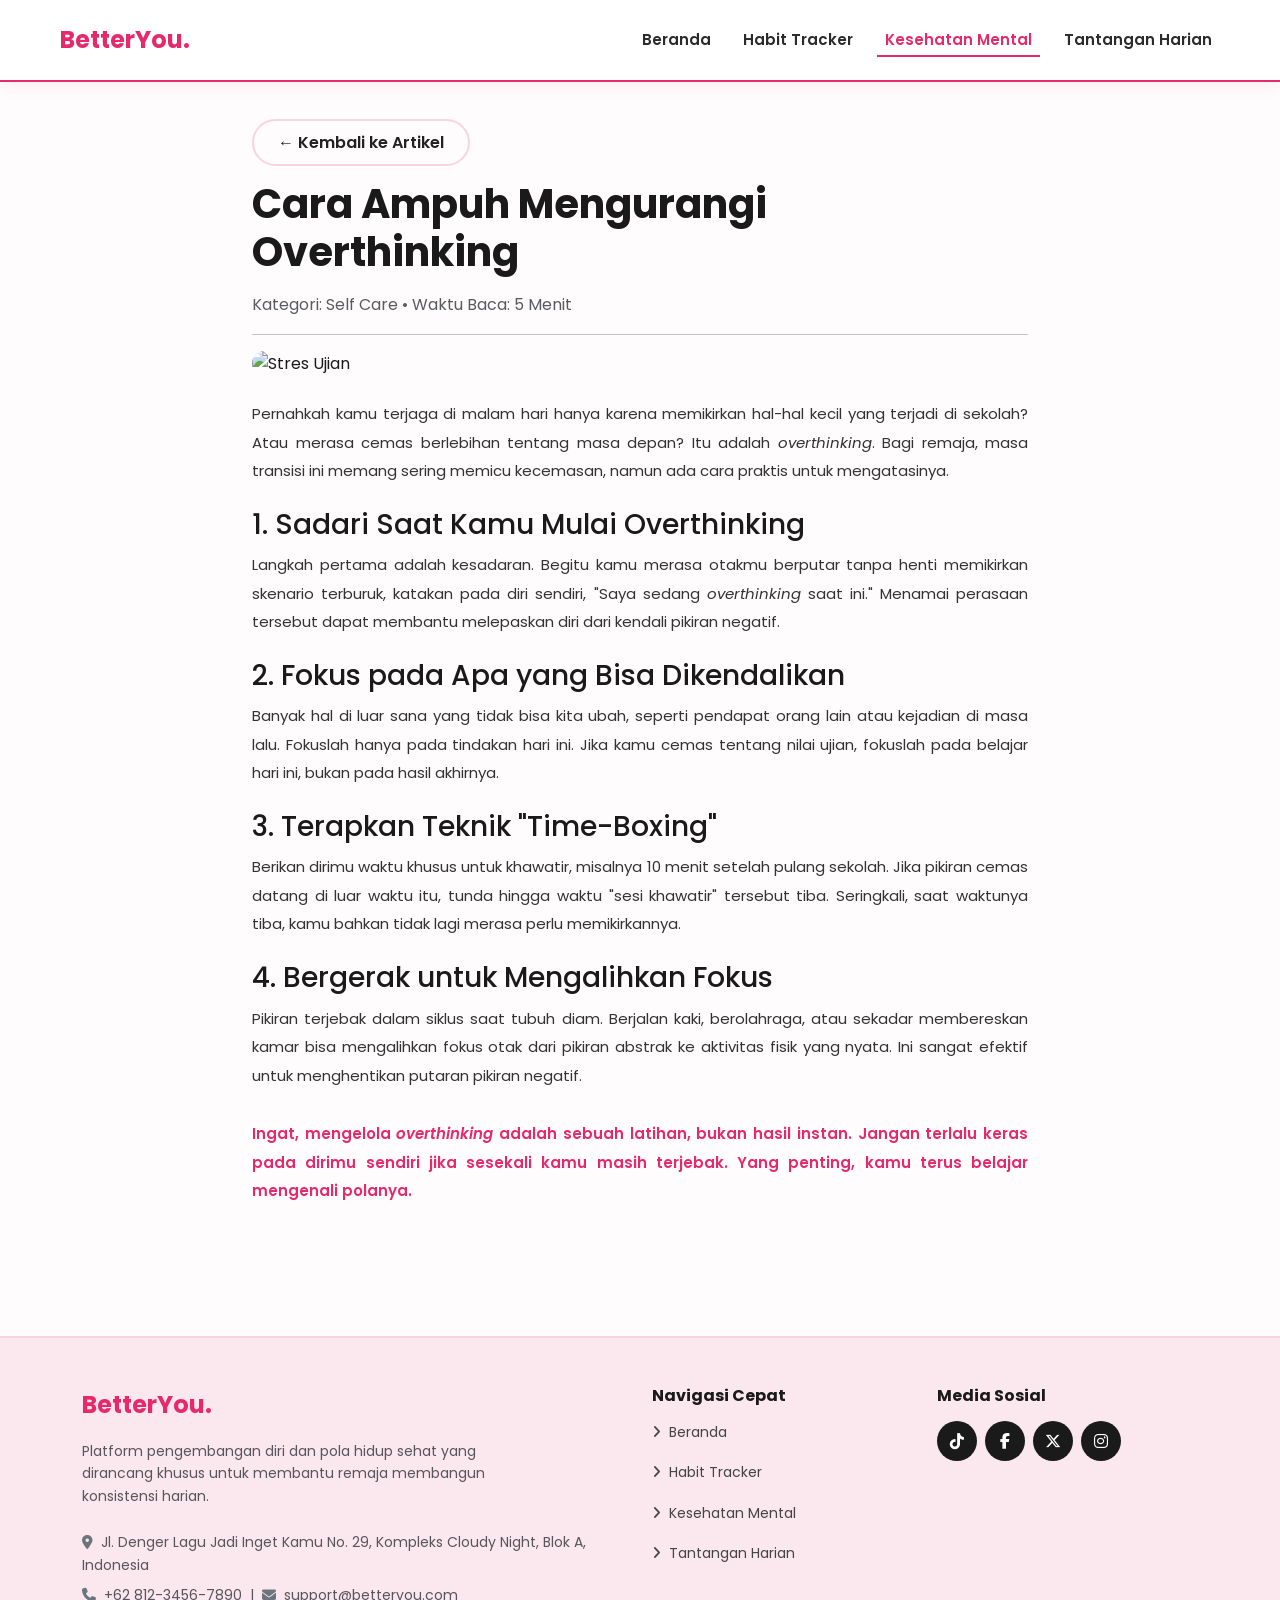
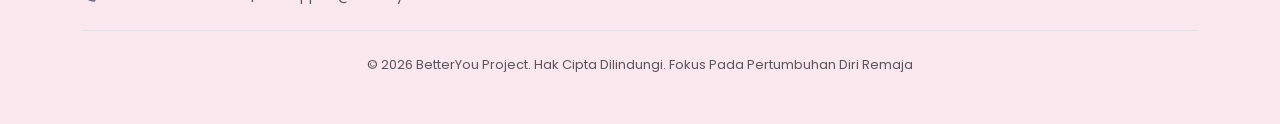
==== artikel-overthinking.html @ 86682813 "Add files via upload" ====
<!DOCTYPE html>
<html lang="id">
<head>
  <meta charset="UTF-8">
  <meta name="viewport" content="width=device-width, initial-scale=1.0">
  <title>Mengelola Stres Saat Pekan Ujian - BetterYou</title>
  <link href="https://cdn.jsdelivr.net/npm/bootstrap@5.3.3/dist/css/bootstrap.min.css" rel="stylesheet">
  <link href="https://fonts.googleapis.com/css2?family=Poppins:wght@400;500;600;700;800&display=swap" rel="stylesheet">
  <link rel="stylesheet" href="https://cdnjs.cloudflare.com/ajax/libs/font-awesome/6.5.1/css/all.min.css">
  <link rel="stylesheet" href="style.css">
</head>
<body>

  <nav class="navbar navbar-expand-lg main-header sticky-top bg-white py-3 px-md-5">
    <div class="container-fluid">
      <span class="brand-name navbar-brand fw-bold fs-4">BetterYou.</span>
      <div class="collapse navbar-collapse justify-content-end">
        <ul class="navbar-nav gap-3">
          <li class="nav-item"><a href="index.html" class="nav-link fw-semibold">Beranda</a></li>
          <li class="nav-item"><a href="tracker.html" class="nav-link fw-semibold">Habit Tracker</a></li>
          <li class="nav-item"><a href="artikel.html" class="nav-link current fw-semibold">Kesehatan Mental</a></li>
          <li class="nav-item"><a href="tantangan.html" class="nav-link fw-semibold">Tantangan Harian</a></li>
        </ul>
      </div>
    </div>
  </nav>

  <main class="container py-5" style="max-width: 800px;">
    <div class="back-btn-container" style="margin-bottom: 20px;">
     <a href="artikel.html" class="btn-back">
      <span>&larr;</span> Kembali ke Artikel
     </a>
    </div>
    
    <article class="mt-4">
      <h1 class="fw-bold mb-3">Cara Ampuh Mengurangi Overthinking</h1>
      <p class="text-muted">Kategori: Self Care • Waktu Baca: 5 Menit</p>
      <hr>
      <img src="img/Cara Ampuh Mengurangi Overthinking.jpg" class="img-fluid rounded-4 mb-4" alt="Stres Ujian">
      
      <p class="detail-paragraph">
        Pernahkah kamu terjaga di malam hari hanya karena memikirkan hal-hal kecil yang terjadi di sekolah? Atau merasa cemas berlebihan tentang masa depan? Itu adalah <i>overthinking</i>. Bagi remaja, masa transisi ini memang sering memicu kecemasan, namun ada cara praktis untuk mengatasinya.
      </p>

      <h3 style="margin: 20px 0 10px;">1. Sadari Saat Kamu Mulai Overthinking</h3>
      <p class="detail-paragraph">
        Langkah pertama adalah kesadaran. Begitu kamu merasa otakmu berputar tanpa henti memikirkan skenario terburuk, katakan pada diri sendiri, "Saya sedang <i>overthinking</i> saat ini." Menamai perasaan tersebut dapat membantu melepaskan diri dari kendali pikiran negatif.
      </p>

      <h3 style="margin: 20px 0 10px;">2. Fokus pada Apa yang Bisa Dikendalikan</h3>
      <p class="detail-paragraph">
        Banyak hal di luar sana yang tidak bisa kita ubah, seperti pendapat orang lain atau kejadian di masa lalu. Fokuslah hanya pada tindakan hari ini. Jika kamu cemas tentang nilai ujian, fokuslah pada belajar hari ini, bukan pada hasil akhirnya.
      </p>

      <h3 style="margin: 20px 0 10px;">3. Terapkan Teknik "Time-Boxing"</h3>
      <p class="detail-paragraph">
        Berikan dirimu waktu khusus untuk khawatir, misalnya 10 menit setelah pulang sekolah. Jika pikiran cemas datang di luar waktu itu, tunda hingga waktu "sesi khawatir" tersebut tiba. Seringkali, saat waktunya tiba, kamu bahkan tidak lagi merasa perlu memikirkannya.
      </p>

      <h3 style="margin: 20px 0 10px;">4. Bergerak untuk Mengalihkan Fokus</h3>
      <p class="detail-paragraph">
        Pikiran terjebak dalam siklus saat tubuh diam. Berjalan kaki, berolahraga, atau sekadar membereskan kamar bisa mengalihkan fokus otak dari pikiran abstrak ke aktivitas fisik yang nyata. Ini sangat efektif untuk menghentikan putaran pikiran negatif.
      </p>

      <p class="detail-paragraph" style="margin-top: 30px; font-weight: 600; color: #e6296b;">
        Ingat, mengelola <i>overthinking</i> adalah sebuah latihan, bukan hasil instan. Jangan terlalu keras pada dirimu sendiri jika sesekali kamu masih terjebak. Yang penting, kamu terus belajar mengenali polanya.
      </p>
    </article>
  </main>


    <footer class="main-footer py-5 px-md-5">
    <div class="container">
      <div class="row g-4">
        <div class="col-lg-6">
          <div class="footer-logo fw-bold fs-4 mb-3">BetterYou.</div>
          <p class="footer-about text-muted mb-4" style="max-width: 450px;">
            Platform pengembangan diri dan pola hidup sehat yang dirancang khusus untuk membantu remaja membangun konsistensi harian.
          </p>
          <p class="footer-address text-muted small mb-2">
            <i class="fa-solid fa-location-dot me-2 text-secondary"></i>Jl. Denger Lagu Jadi Inget Kamu No. 29, Kompleks Cloudy Night, Blok A, Indonesia
          </p>
          <p class="footer-contact text-muted small mb-0">
            <i class="fa-solid fa-phone me-2 text-secondary"></i>+62 812-3456-7890 &nbsp;|&nbsp; 
            <i class="fa-solid fa-envelope me-2 text-secondary"></i>support@betteryou.com
          </p>
        </div>
        <div class="col-md-3">
          <h4 class="footer-heading fw-bold mb-3 fs-6">Navigasi Cepat</h4>
          <ul class="list-unstyled d-flex flex-column gap-2 footer-contact-list">
            <li><a href="index.html" class="text-decoration-none"><i class="fa-solid fa-angle-right me-2"></i>Beranda</a></li>
            <li><a href="tracker.html" class="text-decoration-none"><i class="fa-solid fa-angle-right me-2"></i>Habit Tracker</a></li>
            <li><a href="artikel.html" class="text-decoration-none"><i class="fa-solid fa-angle-right me-2"></i>Kesehatan Mental</a></li>
            <li><a href="tantangan.html" class="text-decoration-none"><i class="fa-solid fa-angle-right me-2"></i>Tantangan Harian</a></li>
          </ul>
        </div>
        <div class="col-md-3">
          <h4 class="footer-heading fw-bold mb-3 fs-6">Media Sosial</h4>
          <div class="d-flex gap-2 footer-social-links-icons list-unstyled">
            <li><a href="https://tiktok.com/username" class="social-icon-btn"><i class="fa-brands fa-tiktok"></i></a></li>
            <li><a href="https://facebook.com/username" class="social-icon-btn"><i class="fa-brands fa-facebook-f"></i></a></li>
            <li><a href="https://twitter.com/username" class="social-icon-btn"><i class="fa-brands fa-x-twitter"></i></a></li>
            <li><a href="https://instagram.com/username" class="social-icon-btn"><i class="fa-brands fa-instagram"></i></a></li>
          </div>
        </div>
      </div>
      <div class="text-center pt-4 mt-4 border-top text-muted small footer-bottom">
        &copy; 2026 BetterYou Project. Hak Cipta Dilindungi. Fokus Pada Pertumbuhan Diri Remaja
      </div>
    </div>
  </footer>

  <script src="https://cdn.jsdelivr.net/npm/bootstrap@5.3.3/dist/js/bootstrap.bundle.min.js"></script>
</body>
</html>
---- style.css ----
/* ===================================================================
   01. GLOBAL STYLES & RESET
   =================================================================== */
* {
  margin: 0;
  padding: 0;
  box-sizing: border-box;
}

body {
  font-family: 'Poppins', sans-serif;
  background-color: #fffcfd;
  color: #1a1a1a;
  line-height: 1.6;
}

a {
  text-decoration: none;
  color: inherit;
}

img {
  width: 100%;
  height: auto;
  display: block;
  border-radius: 12px;
}

/* ===================================================================
   02. HEADER, NAVIGASI & BANNER HERO
   =================================================================== */
.main-header {
  display: flex;
  justify-content: space-between;
  align-items: center;
  padding: 20px 8%;
  background: #ffffff;
  position: sticky;
  top: 0;
  z-index: 1000;
  border-bottom: 2px solid #e6296b;
  box-shadow: 0 4px 15px rgba(230, 41, 107, 0.08);
}

.brand-name {
  font-size: 24px;
  font-weight: 800;
  color: #e6296b;
}

.navigation-menu ul {
  display: flex;
  gap: 30px;
}

.nav-link {
  font-size: 15px;
  font-weight: 600;
  color: #2b2b2b;
  transition: 0.3s;
  position: relative;
  padding: 5px 0;
}

.nav-link:hover, 
.nav-link.current {
  color: #e6296b;
}

.nav-link::after {
  content: '';
  position: absolute;
  width: 0;
  height: 2.5px;
  bottom: 0;
  left: 0;
  background-color: #e6296b;
  transition: 0.3s;
}

.nav-link:hover::after, 
.nav-link.current::after {
  width: 100%;
}

.introduction-banner, 
.tracker-banner, 
.mental-banner {
  padding: 60px 8%;
  background: linear-gradient(135deg, #fbe7ee 0%, #fffbfd 100%);
  display: flex;
  align-items: center;
  gap: 50px;
  min-height: 400px;
  border-bottom: 1px solid #fad3e1;
}

.tracker-banner, 
.mental-banner {
  justify-content: center;
  text-align: center;
  padding: 80px 15%;
}

.tagline, 
.tracker-tagline, 
.mental-tagline {
  font-size: 13px;
  font-weight: 700;
  color: #d81b60;
  text-transform: uppercase;
  letter-spacing: 2px;
  margin-bottom: 15px;
}

.main-title, 
.tracker-title, 
.mental-title {
  font-size: 40px;
  font-weight: 800;
  color: #111111;
  margin-bottom: 20px;
}

.sub-title, 
.tracker-subtitle, 
.mental-subtitle {
  font-size: 16px;
  color: #4a4a4a;
  margin-bottom: 30px;
}

.cta-button, 
.action-trigger {
  display: inline-block;
  background: #e6296b;
  color: #ffffff;
  padding: 14px 30px;
  border-radius: 50px;
  font-weight: 600;
  border: 2px solid #e6296b;
  cursor: pointer;
  transition: 0.3s;
  box-shadow: 0 4px 15px rgba(230, 41, 107, 0.3);
}

.cta-button:hover {
  background: #111111;
  border-color: #111111;
  transform: translateY(-3px);
}

/* ===================================================================
   03. HALAMAN BERANDA & PREVIEW
   =================================================================== */
.main-exploration-title {
  text-align: center;
  padding: 60px 8% 20px;
}

.section-badge, 
.row-number {
  color: #e6296b;
  font-weight: 700;
  font-size: 14px;
  text-transform: uppercase;
}

.block-title {
  font-size: 32px;
  font-weight: 700;
  margin: 10px 0;
}

.block-desc {
  color: #555555;
  max-width: 600px;
  margin: 0 auto;
}

.feature-row {
  display: flex;
  align-items: center;
  padding: 40px 8%;
  gap: 60px;
}

.feature-row.row-reverse {
  flex-direction: row-reverse;
}

.feature-text-col, 
.feature-img-col {
  flex: 1;
}

.row-title {
  font-size: 26px;
  font-weight: 700;
  margin: 10px 0 15px;
}

.row-desc, 
.preview-body {
  color: #444444;
  margin-bottom: 20px;
}

.preview-zone {
  padding: 40px 8%;
}

.preview-box {
  background: #ffffff;
  padding: 40px;
  border-radius: 20px;
  display: flex;
  justify-content: space-between;
  align-items: center;
  border: 1.5px solid #fad3e1;
  box-shadow: 0 4px 20px rgba(230, 41, 107, 0.06);
}

.preview-heading {
  font-size: 22px;
  font-weight: 700;
  margin-bottom: 10px;
}

.action-trigger:hover, 
.action-trigger.accepted {
  background: transparent;
  color: #e6296b;
  box-shadow: none;
}

/* ===================================================================
   04. KONTEN TRACKER & HABIT CARD
   =================================================================== */
.tracker-container {
  padding: 60px 8%;
  display: flex;
  justify-content: center;
}

.tracker-card-wrapper {
  width: 100%;
  max-width: 800px;
}

.category-divider {
  margin: 35px 0 20px;
  border-left: 5px solid #e6296b;
  padding-left: 15px;
}

.category-title {
  font-size: 20px;
  font-weight: 700;
}

.habit-card {
  background: #ffffff;
  padding: 25px;
  border-radius: 16px;
  margin-bottom: 15px;
  display: flex;
  justify-content: space-between;
  align-items: center;
  border: 1px solid #fad3e1;
  transition: 0.3s;
}

.habit-card:hover {
  border-color: #e6296b;
  box-shadow: 0 4px 20px rgba(230, 41, 107, 0.1);
}

.habit-name {
  font-size: 18px;
  font-weight: 600;
  margin-bottom: 5px;
}

.habit-desc {
  font-size: 14px;
  color: #555555;
}

.habit-btn, 
.btn-back {
  background: transparent;
  border: 2px solid #e6296b;
  color: #e6296b;
  padding: 10px 22px;
  border-radius: 30px;
  font-weight: 600;
  cursor: pointer;
  transition: 0.3s;
}

.habit-btn:hover {
  background: #e6296b;
  color: #ffffff;
}

.habit-card.checked-done {
  background: #fbe7ee;
  border-color: #e6296b;
}

.habit-card.checked-done .habit-name {
  text-decoration: line-through;
  color: #d81b60;
}

.habit-card.checked-done .habit-btn {
  background: #e6296b;
  color: #ffffff;
}

.progress-zone {
  background: #ffffff;
  padding: 35px;
  border-radius: 20px;
  border: 1.5px solid #fad3e1;
  text-align: center;
  box-shadow: 0 4px 20px rgba(230, 41, 107, 0.06);
}

.motivation-quote {
  font-size: 18px;
  margin: 5px 0 25px;
  font-style: italic;
  font-weight: 600;
}

.progress-bar-container {
  background: #fbe7ee;
  border-radius: 30px;
  height: 26px;
  overflow: hidden;
  margin-bottom: 12px;
  border: 1px solid #fad3e1;
}

.progress-bar-fill {
  background: linear-gradient(90deg, #ff6397, #e6296b);
  color: #ffffff;
  text-align: right;
  padding-right: 15px;
  font-size: 13px;
  font-weight: 700;
  height: 100%;
  line-height: 24px;
  width: 0%;
  transition: width 0.4s ease;
}

#doneCount {
  font-weight: 700;
  color: #e6296b;
}

/* ===================================================================
   05. KESEHATAN MENTAL (DAFTAR & DETAIL ARTIKEL)
   =================================================================== */
.articles-container, 
.full-article-section {
  padding: 60px 8%;
  width: 100%;
}

.articles-grid-wrapper {
  display: grid;
  grid-template-columns: repeat(auto-fit, minmax(300px, 1fr));
  gap: 30px;
}

.article-card {
  background: #ffffff;
  border-radius: 16px;
  overflow: hidden;
  border: 1.5px solid #fad3e1;
  display: flex;
  flex-direction: column;
  transition: 0.3s;
}

.article-card:hover {
  transform: translateY(-5px);
  border-color: #e6296b;
}

.article-img-box {
  width: 100%;
  height: 220px;
}

.article-img-box img {
  width: 100%;
  height: 100%;
  object-fit: cover;
  border-radius: 0;
}

.article-content-box {
  padding: 25px;
  display: flex;
  flex-direction: column;
  flex-grow: 1;
}

.article-category {
  font-size: 11px;
  font-weight: 700;
  color: #ffffff;
  text-transform: uppercase;
  margin-bottom: 12px;
  background: #e6296b;
  padding: 4px 10px;
  border-radius: 4px;
  align-self: flex-start;
}

.article-heading {
  font-size: 19px;
  font-weight: 700;
  line-height: 1.4;
  margin-bottom: 12px;
}

.article-summary {
  font-size: 14px;
  color: #444444;
  margin-bottom: 20px;
}

.btn-read-more, 
.btn-explore-more {
  font-size: 14px;
  font-weight: 600;
  color: #e6296b;
  background: none;
  border: none;
  cursor: pointer;
  transition: 0.3s;
}

.btn-read-more:hover, 
.btn-explore-more:hover {
  color: #111111;
}

.back-btn-container {
  max-width: 850px;
  margin: 0 auto 25px;
}

.btn-back {
  border-color: #fad3e1;
  color: #222222;
  padding: 10px 24px;
}

.btn-back:hover {
  background: #e6296b;
  color: #ffffff;
  border-color: #e6296b;
}

.full-article-content-box {
  background: #ffffff;
  padding: 45px 50px;
  border-radius: 20px;
  border: 1.5px solid #fad3e1;
  max-width: 850px;
  margin: 0 auto;
  box-shadow: 0 4px 25px rgba(230, 41, 107, 0.05);
}

.detail-title {
  font-size: 28px;
  font-weight: 800;
  margin-bottom: 14px;
}

.detail-meta {
  font-size: 13px;
  color: #e6296b;
  font-weight: 600;
  margin-bottom: 30px;
  padding-bottom: 15px;
  border-bottom: 2px solid #fffcfd;
}

.detail-paragraph {
  font-size: 15px;
  color: #333333;
  line-height: 1.9;
  margin-bottom: 22px;
  text-align: justify;
}

/* ===================================================================
   06. FOOTER & MEDIA QUERIES
   =================================================================== */
.main-footer {
  background: #fbe7ee;
  padding: 60px 8% 20px;
  margin-top: 60px;
  border-top: 2px solid #fad3e1;
}

.footer-container {
  display: flex;
  flex-wrap: wrap;
  gap: 40px;
  margin-bottom: 40px;
}

.footer-column-large {
  flex: 2;
  min-width: 280px;
}

.footer-column {
  flex: 1;
  min-width: 200px;
}

.footer-logo {
  font-size: 24px;
  font-weight: 800;
  color: #e6296b;
  margin-bottom: 15px;
}

.footer-about {
  font-size: 14px;
  color: #444444;
  margin-bottom: 15px;
  max-width: 400px;
}

.footer-heading {
  font-size: 16px;
  font-weight: 700;
  margin-bottom: 20px;
}

.footer-contact-list li {
  font-size: 14px;
  color: #444444;
  margin-bottom: 10px;
}

.footer-social-links-icons {
  display: flex;
  gap: 12px;
}

.social-icon-btn {
  display: inline-flex;
  justify-content: center;
  align-items: center;
  width: 40px;
  height: 40px;
  background: #1a1a1a;
  color: #ffffff;
  border-radius: 50%;
  transition: 0.3s;
}

.social-icon-btn:hover {
  background: #e6296b;
  transform: translateY(-3px);
}

.footer-bottom {
  border-top: 1px solid #fad3e1;
  padding-top: 20px;
  text-align: center;
  font-size: 13px;
  color: #666666;
}

@media (max-width: 768px) {
  .main-header, 
  .introduction-banner, 
  .feature-row, 
  .feature-row.row-reverse, 
  .preview-box, 
  .habit-card, 
  .footer-container {
    flex-direction: column;
    text-align: center;
    gap: 20px;
  }
  .main-header, 
  .introduction-banner, 
  .feature-row {
    padding: 15px;
  }
  .navigation-menu ul {
    gap: 15px;
  }
  .main-title {
    font-size: 30px;
  }
  .full-article-content-box {
    padding: 30px 20px;
  }
  .detail-title {
    font-size: 22px;
  }
}
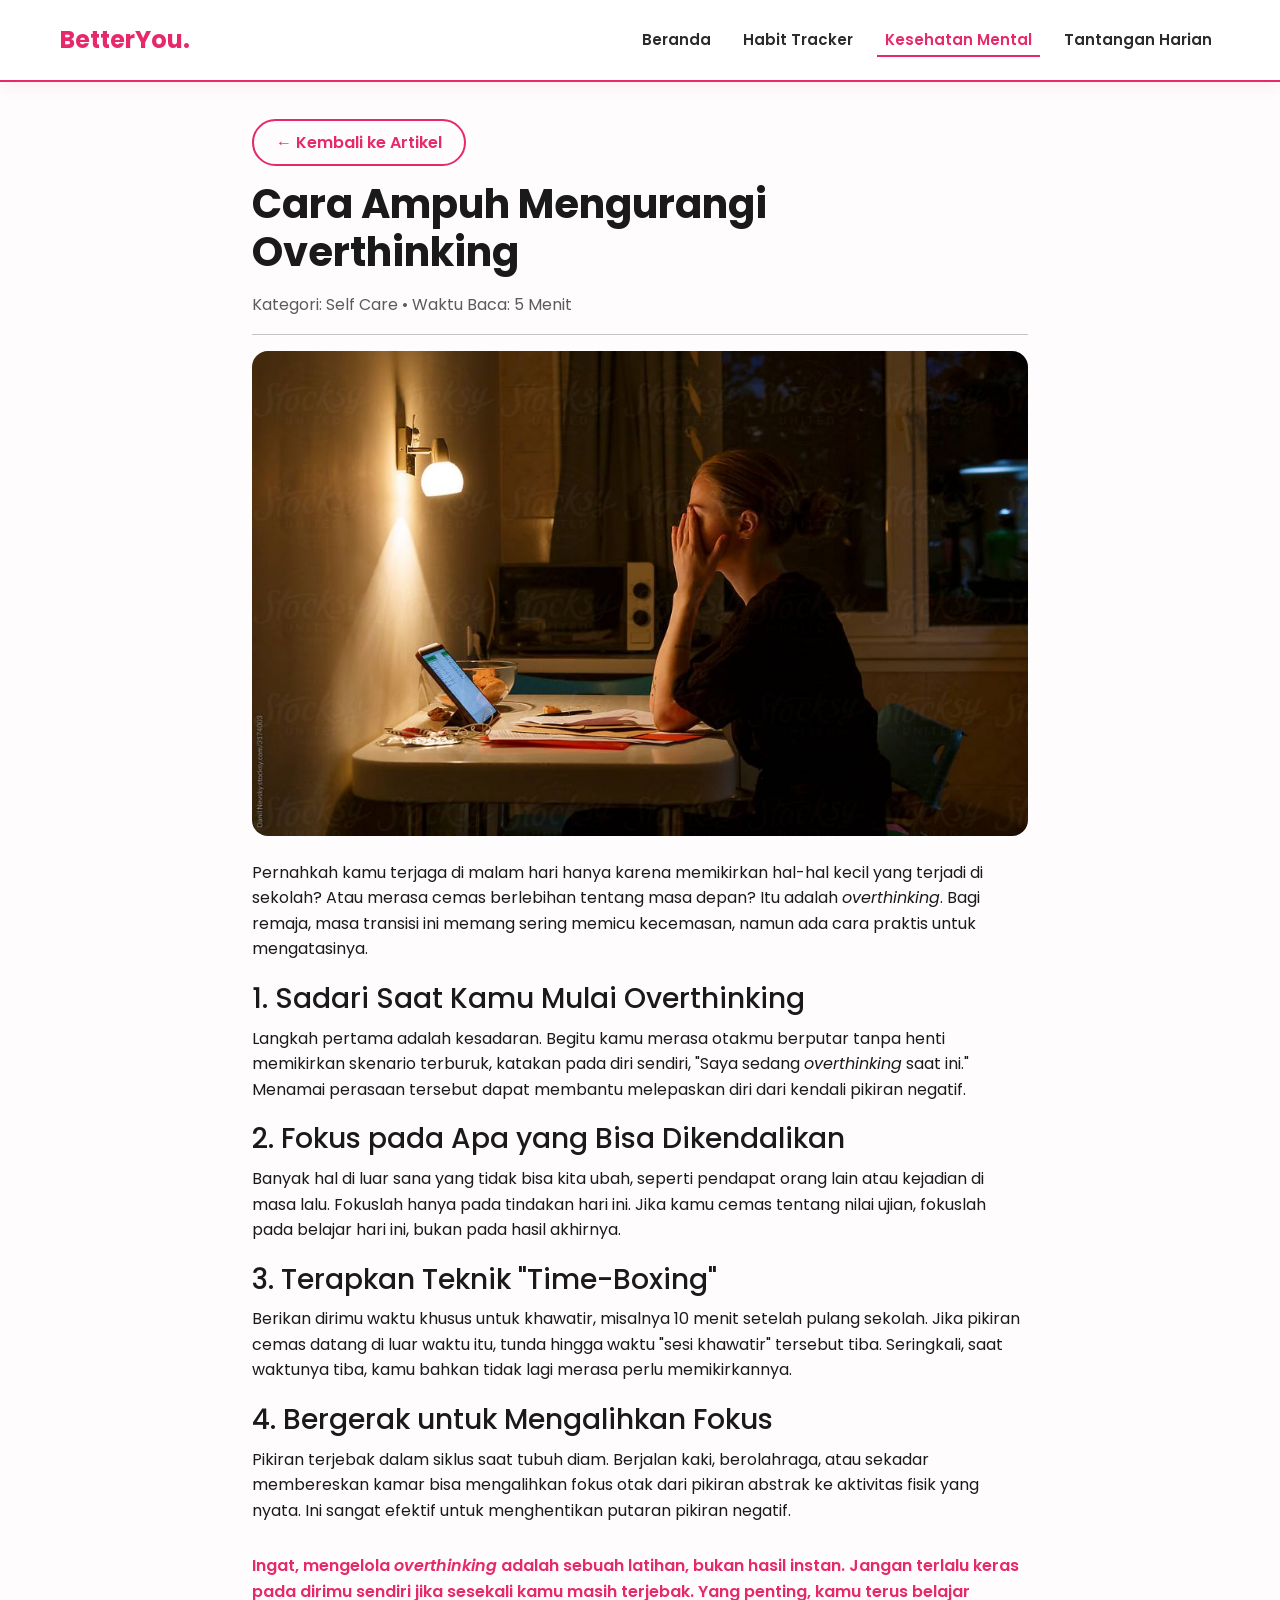
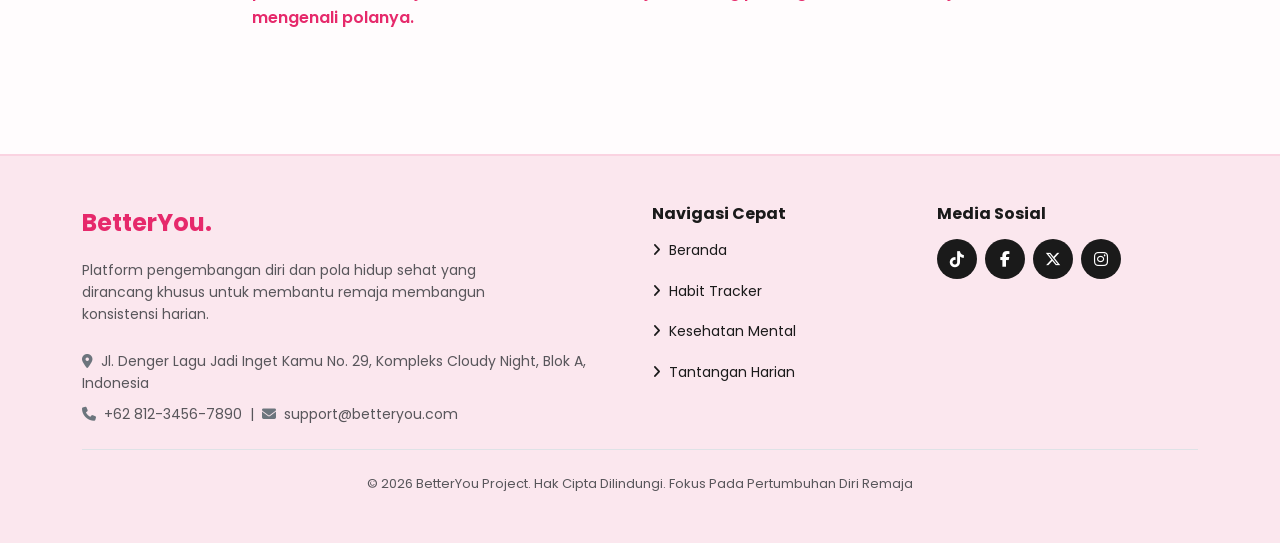
==== commit 6d61475f: "Update artikel-overthinking.html" ====
--- a/artikel-overthinking.html
+++ b/artikel-overthinking.html
@@ -36,7 +36,7 @@
       <h1 class="fw-bold mb-3">Cara Ampuh Mengurangi Overthinking</h1>
       <p class="text-muted">Kategori: Self Care • Waktu Baca: 5 Menit</p>
       <hr>
-      <img src="img/Cara Ampuh Mengurangi Overthinking.jpg" class="img-fluid rounded-4 mb-4" alt="Stres Ujian">
+      <img src="Cara Ampuh Mengurangi Overthinking.jpg" class="img-fluid rounded-4 mb-4" alt="Stres Ujian">
       
       <p class="detail-paragraph">
         Pernahkah kamu terjaga di malam hari hanya karena memikirkan hal-hal kecil yang terjadi di sekolah? Atau merasa cemas berlebihan tentang masa depan? Itu adalah <i>overthinking</i>. Bagi remaja, masa transisi ini memang sering memicu kecemasan, namun ada cara praktis untuk mengatasinya.
@@ -112,4 +112,4 @@
 
   <script src="https://cdn.jsdelivr.net/npm/bootstrap@5.3.3/dist/js/bootstrap.bundle.min.js"></script>
 </body>
-</html>+</html>
--- a/style.css
+++ b/style.css
@@ -1,58 +1,53 @@
-/* ===================================================================
-   01. GLOBAL STYLES & RESET
-   =================================================================== */
+/* ==========================================
+   01. GLOBAL & RESET
+   ========================================== */
 * {
   margin: 0;
   padding: 0;
   box-sizing: border-box;
 }
-
 body {
   font-family: 'Poppins', sans-serif;
   background-color: #fffcfd;
   color: #1a1a1a;
   line-height: 1.6;
 }
-
 a {
   text-decoration: none;
   color: inherit;
 }
-
+ul {
+  list-style: none;
+}
 img {
   width: 100%;
-  height: auto;
   display: block;
   border-radius: 12px;
 }
-
-/* ===================================================================
-   02. HEADER, NAVIGASI & BANNER HERO
-   =================================================================== */
+/* ==========================================
+   02. HEADER & MENU NAVIGASI
+   ========================================== */
 .main-header {
   display: flex;
   justify-content: space-between;
   align-items: center;
   padding: 20px 8%;
-  background: #ffffff;
+  background-color: #ffffff;
+  box-shadow: 0 4px 15px rgba(230, 41, 107, 0.08);
   position: sticky;
   top: 0;
   z-index: 1000;
   border-bottom: 2px solid #e6296b;
-  box-shadow: 0 4px 15px rgba(230, 41, 107, 0.08);
-}
-
+}
 .brand-name {
   font-size: 24px;
   font-weight: 800;
   color: #e6296b;
 }
-
 .navigation-menu ul {
   display: flex;
   gap: 30px;
 }
-
 .nav-link {
   font-size: 15px;
   font-weight: 600;
@@ -61,12 +56,10 @@
   position: relative;
   padding: 5px 0;
 }
-
-.nav-link:hover, 
+.nav-link:hover,
 .nav-link.current {
   color: #e6296b;
 }
-
 .nav-link::after {
   content: '';
   position: absolute;
@@ -77,190 +70,191 @@
   background-color: #e6296b;
   transition: 0.3s;
 }
-
-.nav-link:hover::after, 
+.nav-link:hover::after,
 .nav-link.current::after {
   width: 100%;
 }
-
-.introduction-banner, 
-.tracker-banner, 
+/* ==========================================
+   03. BANNER HERO SECTION
+   ========================================== */
+.introduction-banner,
+.tracker-banner,
 .mental-banner {
   padding: 60px 8%;
-  background: linear-gradient(135deg, #fbe7ee 0%, #fffbfd 100%);
+  background: linear-gradient(135deg, #fbe7ee, #fffbfd);
   display: flex;
   align-items: center;
   gap: 50px;
   min-height: 400px;
   border-bottom: 1px solid #fad3e1;
 }
-
-.tracker-banner, 
+.tracker-banner,
 .mental-banner {
   justify-content: center;
   text-align: center;
-  padding: 80px 15%;
-}
-
-.tagline, 
-.tracker-tagline, 
+}
+.tagline,
+.tracker-tagline,
 .mental-tagline {
+  color: #d81b60;
   font-size: 13px;
   font-weight: 700;
-  color: #d81b60;
   text-transform: uppercase;
   letter-spacing: 2px;
   margin-bottom: 15px;
 }
-
-.main-title, 
-.tracker-title, 
+.main-title,
+.tracker-title,
 .mental-title {
   font-size: 40px;
   font-weight: 800;
-  color: #111111;
   margin-bottom: 20px;
 }
-
-.sub-title, 
-.tracker-subtitle, 
+.sub-title,
+.tracker-subtitle,
 .mental-subtitle {
   font-size: 16px;
   color: #4a4a4a;
   margin-bottom: 30px;
 }
-
-.cta-button, 
-.action-trigger {
+/* ==========================================
+   04. TOMBOL-TOMBOL UTAMA
+   ========================================== */
+.cta-button {
   display: inline-block;
-  background: #e6296b;
+  background-color: #e6296b;
   color: #ffffff;
   padding: 14px 30px;
   border-radius: 50px;
   font-weight: 600;
+  box-shadow: 0 4px 15px rgba(230, 41, 107, 0.3);
+  transition: 0.3s;
+}
+.cta-button:hover {
+  background-color: #111111;
+  transform: translateY(-3px);
+}
+.action-trigger {
+  background-color: #e6296b;
   border: 2px solid #e6296b;
+  color: #ffffff;
+  padding: 12px 28px;
+  border-radius: 50px;
+  font-weight: 600;
   cursor: pointer;
   transition: 0.3s;
-  box-shadow: 0 4px 15px rgba(230, 41, 107, 0.3);
-}
-
-.cta-button:hover {
-  background: #111111;
-  border-color: #111111;
-  transform: translateY(-3px);
-}
-
-/* ===================================================================
-   03. HALAMAN BERANDA & PREVIEW
-   =================================================================== */
+}
+.action-trigger:hover,
+.action-trigger.accepted {
+  background-color: transparent;
+  color: #e6296b;
+}
+.habit-btn,
+.btn-back {
+  background-color: transparent;
+  border: 2px solid #e6296b;
+  color: #e6296b;
+  padding: 10px 22px;
+  border-radius: 30px;
+  font-weight: 600;
+  cursor: pointer;
+  transition: 0.3s;
+}
+.habit-btn:hover,
+.btn-back:hover {
+  background-color: #e6296b;
+  color: #ffffff;
+}
+/* ==========================================
+   05. HALAMAN BERANDA (INDEX)
+   ========================================== */
 .main-exploration-title {
   text-align: center;
   padding: 60px 8% 20px;
 }
-
-.section-badge, 
+.section-badge,
 .row-number {
   color: #e6296b;
   font-weight: 700;
   font-size: 14px;
   text-transform: uppercase;
 }
-
 .block-title {
   font-size: 32px;
   font-weight: 700;
   margin: 10px 0;
 }
-
 .block-desc {
   color: #555555;
   max-width: 600px;
   margin: 0 auto;
 }
-
 .feature-row {
   display: flex;
   align-items: center;
   padding: 40px 8%;
   gap: 60px;
 }
-
 .feature-row.row-reverse {
   flex-direction: row-reverse;
 }
-
-.feature-text-col, 
+.feature-text-col,
 .feature-img-col {
   flex: 1;
 }
-
 .row-title {
   font-size: 26px;
   font-weight: 700;
   margin: 10px 0 15px;
 }
-
-.row-desc, 
-.preview-body {
+.row-desc,
+.preview-body,
+.habit-desc,
+.article-summary {
   color: #444444;
   margin-bottom: 20px;
 }
-
 .preview-zone {
   padding: 40px 8%;
 }
-
 .preview-box {
-  background: #ffffff;
+  background-color: #ffffff;
   padding: 40px;
   border-radius: 20px;
   display: flex;
   justify-content: space-between;
   align-items: center;
+  box-shadow: 0 4px 20px rgba(230, 41, 107, 0.06);
   border: 1.5px solid #fad3e1;
-  box-shadow: 0 4px 20px rgba(230, 41, 107, 0.06);
-}
-
+}
 .preview-heading {
   font-size: 22px;
   font-weight: 700;
   margin-bottom: 10px;
 }
-
-.action-trigger:hover, 
-.action-trigger.accepted {
-  background: transparent;
-  color: #e6296b;
-  box-shadow: none;
-}
-
-/* ===================================================================
-   04. KONTEN TRACKER & HABIT CARD
-   =================================================================== */
+/* ==========================================
+   06. HABIT TRACKER & PROGRESS
+   ========================================== */
 .tracker-container {
   padding: 60px 8%;
   display: flex;
   justify-content: center;
 }
-
 .tracker-card-wrapper {
   width: 100%;
   max-width: 800px;
 }
-
 .category-divider {
   margin: 35px 0 20px;
   border-left: 5px solid #e6296b;
   padding-left: 15px;
 }
-
 .category-title {
   font-size: 20px;
   font-weight: 700;
 }
-
 .habit-card {
-  background: #ffffff;
+  background-color: #ffffff;
   padding: 25px;
   border-radius: 16px;
   margin-bottom: 15px;
@@ -270,80 +264,48 @@
   border: 1px solid #fad3e1;
   transition: 0.3s;
 }
-
 .habit-card:hover {
   border-color: #e6296b;
   box-shadow: 0 4px 20px rgba(230, 41, 107, 0.1);
 }
-
 .habit-name {
   font-size: 18px;
   font-weight: 600;
   margin-bottom: 5px;
 }
-
-.habit-desc {
-  font-size: 14px;
-  color: #555555;
-}
-
-.habit-btn, 
-.btn-back {
-  background: transparent;
-  border: 2px solid #e6296b;
-  color: #e6296b;
-  padding: 10px 22px;
-  border-radius: 30px;
-  font-weight: 600;
-  cursor: pointer;
-  transition: 0.3s;
-}
-
-.habit-btn:hover {
-  background: #e6296b;
-  color: #ffffff;
-}
-
 .habit-card.checked-done {
-  background: #fbe7ee;
+  background-color: #fbe7ee;
   border-color: #e6296b;
 }
-
 .habit-card.checked-done .habit-name {
   text-decoration: line-through;
   color: #d81b60;
 }
-
 .habit-card.checked-done .habit-btn {
-  background: #e6296b;
-  color: #ffffff;
-}
-
+  background-color: #e6296b;
+  color: #ffffff;
+}
 .progress-zone {
-  background: #ffffff;
+  background-color: #ffffff;
   padding: 35px;
   border-radius: 20px;
   border: 1.5px solid #fad3e1;
   text-align: center;
-  box-shadow: 0 4px 20px rgba(230, 41, 107, 0.06);
-}
-
+}
 .motivation-quote {
   font-size: 18px;
   margin: 5px 0 25px;
   font-style: italic;
   font-weight: 600;
 }
-
 .progress-bar-container {
-  background: #fbe7ee;
+  background-color: #fbe7ee;
   border-radius: 30px;
   height: 26px;
   overflow: hidden;
   margin-bottom: 12px;
   border: 1px solid #fad3e1;
 }
-
 .progress-bar-fill {
   background: linear-gradient(90deg, #ff6397, #e6296b);
   color: #ffffff;
@@ -356,227 +318,151 @@
   width: 0%;
   transition: width 0.4s ease;
 }
-
 #doneCount {
   font-weight: 700;
   color: #e6296b;
 }
-
-/* ===================================================================
-   05. KESEHATAN MENTAL (DAFTAR & DETAIL ARTIKEL)
-   =================================================================== */
-.articles-container, 
-.full-article-section {
+/* ==========================================
+   07. DAFTAR & DETAIL ARTIKEL
+   ========================================== */
+.articles-container {
   padding: 60px 8%;
-  width: 100%;
-}
-
+}
 .articles-grid-wrapper {
   display: grid;
-  grid-template-columns: repeat(auto-fit, minmax(300px, 1fr));
+  grid-template-columns: repeat(auto-fit, minmax(320px, 1fr));
   gap: 30px;
-}
-
+  align-items: stretch; 
+}
 .article-card {
   background: #ffffff;
-  border-radius: 16px;
+  border-radius: 20px;
+  border: 1px solid #fad3e1;
+  display: flex;
+  flex-direction: column; 
   overflow: hidden;
-  border: 1.5px solid #fad3e1;
-  display: flex;
-  flex-direction: column;
-  transition: 0.3s;
-}
-
-.article-card:hover {
-  transform: translateY(-5px);
-  border-color: #e6296b;
-}
-
+  transition: 0.3s;
+}
 .article-img-box {
+  height: 200px;
   width: 100%;
-  height: 220px;
-}
-
+}
 .article-img-box img {
   width: 100%;
   height: 100%;
   object-fit: cover;
-  border-radius: 0;
-}
-
+}
 .article-content-box {
   padding: 25px;
   display: flex;
   flex-direction: column;
   flex-grow: 1;
 }
-
 .article-category {
+  display: inline-block;
   font-size: 11px;
-  font-weight: 700;
-  color: #ffffff;
+  font-weight: 800;
+  color: #e6296b !important; 
+  background: #fbe7ee;       
+  padding: 5px 12px;
+  border-radius: 50px;
+  margin-bottom: 15px;
   text-transform: uppercase;
+  letter-spacing: 1px;
+}
+.article-heading {
+  font-size: 20px;
+  font-weight: 700;
   margin-bottom: 12px;
-  background: #e6296b;
-  padding: 4px 10px;
-  border-radius: 4px;
-  align-self: flex-start;
-}
-
-.article-heading {
-  font-size: 19px;
-  font-weight: 700;
   line-height: 1.4;
-  margin-bottom: 12px;
-}
-
+}
 .article-summary {
   font-size: 14px;
-  color: #444444;
+  color: #555555;
   margin-bottom: 20px;
+  flex-grow: 1; 
+}
+.btn-read-more {
+  display: inline-flex;
+  align-items: center;
+  gap: 8px;
+  color: #e6296b;
+  border: 2px solid #e6296b;
+  padding: 10px 20px;
+  border-radius: 50px;
+  font-weight: 600;
+  font-size: 14px;
+  width: fit-content;
+  transition: 0.3s;
+  text-decoration: none;
 }
 
-.btn-read-more, 
-.btn-explore-more {
-  font-size: 14px;
-  font-weight: 600;
-  color: #e6296b;
-  background: none;
-  border: none;
-  cursor: pointer;
-  transition: 0.3s;
-}
-
-.btn-read-more:hover, 
-.btn-explore-more:hover {
-  color: #111111;
-}
-
-.back-btn-container {
-  max-width: 850px;
-  margin: 0 auto 25px;
-}
-
-.btn-back {
-  border-color: #fad3e1;
-  color: #222222;
-  padding: 10px 24px;
-}
-
-.btn-back:hover {
-  background: #e6296b;
-  color: #ffffff;
-  border-color: #e6296b;
-}
-
-.full-article-content-box {
-  background: #ffffff;
-  padding: 45px 50px;
-  border-radius: 20px;
-  border: 1.5px solid #fad3e1;
-  max-width: 850px;
-  margin: 0 auto;
-  box-shadow: 0 4px 25px rgba(230, 41, 107, 0.05);
-}
-
-.detail-title {
-  font-size: 28px;
-  font-weight: 800;
-  margin-bottom: 14px;
-}
-
-.detail-meta {
-  font-size: 13px;
-  color: #e6296b;
-  font-weight: 600;
-  margin-bottom: 30px;
-  padding-bottom: 15px;
-  border-bottom: 2px solid #fffcfd;
-}
-
-.detail-paragraph {
-  font-size: 15px;
-  color: #333333;
-  line-height: 1.9;
-  margin-bottom: 22px;
-  text-align: justify;
-}
-
-/* ===================================================================
-   06. FOOTER & MEDIA QUERIES
-   =================================================================== */
+.btn-read-more:hover {
+  background-color: #e6296b;
+  color: #ffffff;
+}
+/* ==========================================
+   08. FOOTER & MEDIA QUERY (RESPONSIF HP)
+   ========================================== */
 .main-footer {
-  background: #fbe7ee;
+  background-color: #fbe7ee;
   padding: 60px 8% 20px;
   margin-top: 60px;
   border-top: 2px solid #fad3e1;
 }
-
 .footer-container {
   display: flex;
   flex-wrap: wrap;
   gap: 40px;
   margin-bottom: 40px;
 }
-
 .footer-column-large {
   flex: 2;
   min-width: 280px;
 }
-
 .footer-column {
   flex: 1;
   min-width: 200px;
 }
-
 .footer-logo {
   font-size: 24px;
   font-weight: 800;
   color: #e6296b;
   margin-bottom: 15px;
 }
-
 .footer-about {
   font-size: 14px;
-  color: #444444;
   margin-bottom: 15px;
   max-width: 400px;
 }
-
 .footer-heading {
   font-size: 16px;
   font-weight: 700;
   margin-bottom: 20px;
 }
-
 .footer-contact-list li {
   font-size: 14px;
-  color: #444444;
   margin-bottom: 10px;
 }
-
 .footer-social-links-icons {
   display: flex;
   gap: 12px;
 }
-
 .social-icon-btn {
   display: inline-flex;
   justify-content: center;
   align-items: center;
   width: 40px;
   height: 40px;
-  background: #1a1a1a;
-  color: #ffffff;
-  border-radius: 50%;
-  transition: 0.3s;
-}
-
+  background-color: #1a1a1a;
+  color: #ffffff;
+  border-radius: 50px;
+  transition: 0.3s;
+}
 .social-icon-btn:hover {
-  background: #e6296b;
+  background-color: #e6296b;
   transform: translateY(-3px);
 }
-
 .footer-bottom {
   border-top: 1px solid #fad3e1;
   padding-top: 20px;
@@ -584,21 +470,20 @@
   font-size: 13px;
   color: #666666;
 }
-
 @media (max-width: 768px) {
-  .main-header, 
-  .introduction-banner, 
-  .feature-row, 
-  .feature-row.row-reverse, 
-  .preview-box, 
-  .habit-card, 
+  .main-header,
+  .introduction-banner,
+  .feature-row,
+  .feature-row.row-reverse,
+  .preview-box,
+  .habit-card,
   .footer-container {
     flex-direction: column;
     text-align: center;
     gap: 20px;
   }
-  .main-header, 
-  .introduction-banner, 
+  .main-header,
+  .introduction-banner,
   .feature-row {
     padding: 15px;
   }
